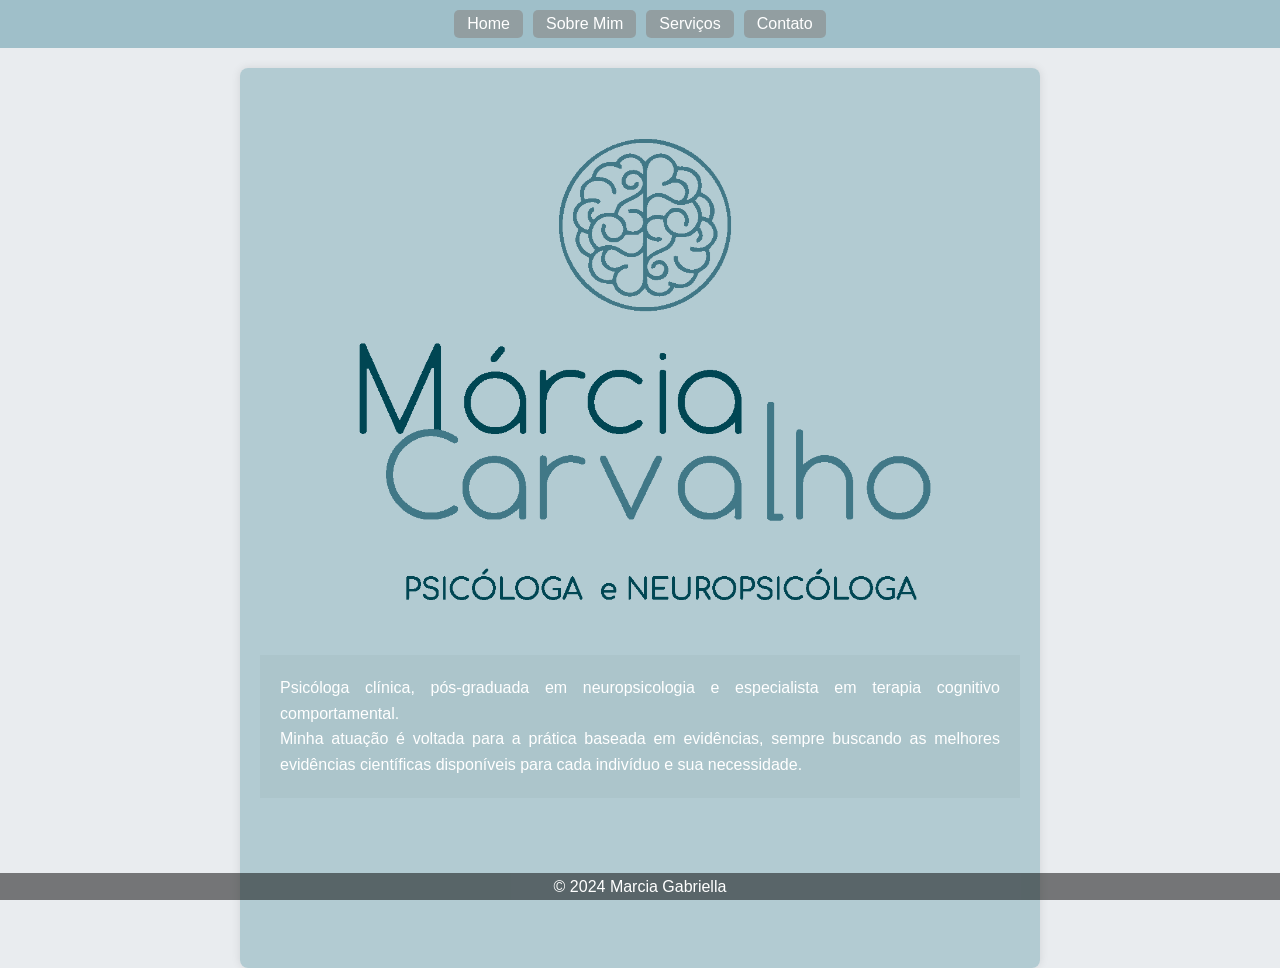
==== index.html @ dcb4cc1e "Add files via upload" ====
<!DOCTYPE html>
<html lang="pt-br">
<head>
    <meta charset="UTF-8"> 
    <meta http-equiv="X-UA-Compatible" content="IE=edge">
    <meta name="viewport" content="width=device-width, initial-scale=1.0">
    <title>Portfolio</title>
    <link rel="stylesheet" href="style.css">
    <style>
        body, html {
            margin: 0;
            padding: 0;
            height: 100%;
            font-family: Arial, sans-serif;

        }

        header {
            display: flex;
            justify-content: center;
            padding: 10px;
            background-color:rgba(86, 147, 163, 0.5);
        }

        .nav-buttons {
            display: flex;
            gap: 10px;
        }

        .nav-buttons a {
            text-decoration: none;
            padding: 1px 13px;
            background-color: #8e9292b6;
            color: white;
            border-radius: 5px;
        }

        .nav-buttons a:hover {
            background-color: #40c4b9;
        }

        main {
            display: flex;
            flex-direction: column;
            align-items: center;
            justify-content: flex-end;
            text-align: center;
            color: white;
            height: 100%;
            background: url('imagem14.png') no-repeat center center;
            background-size: cover;
            padding: 20px;
        }

        .content-box {
            background-color: rgba(0, 0, 0, 0.03);
            padding: 20px;
            border-radius: 0px;
            margin-bottom: 150px; /* Espaço para o rodapé */
            text-align: justify;
        }

        h1, h2 {
            margin: 10px 0;
        }

        .buttons {
            display: flex;
            justify-content: center;
            gap: 20px;
            margin-top: 20px;
        }

        .buttons a {
            text-decoration: none;
            padding: 10px 15px;
            background-color: rgb(86, 147, 163, 0.5);
            color: white;
            border-radius: 5px;
        }

        .buttons a:hover {
            background-color: #0adec298;
        }

        footer {
           text-align: center;
            padding: 0.5px;
            background-color: rgba(0, 0, 0, 0.5);
            color: white;
            position: fixed;
            width: 100%;
            bottom: 0;
        }

        /* Estilos responsivos */
        @media (max-width: 768px) {
            .nav-buttons {
                flex-direction: column;
                align-items: flex-end;
            }

            .nav-buttons a {
                margin-bottom: 10px;
            }

            .buttons {
                flex-direction: column;
                gap: 10px;
            }

            footer {
                position: static;
                margin-top: 20px;
            }
        }

        @media (max-width: 480px) {
            .nav-buttons {
                align-items: center;
            }

            .nav-buttons a {
                width: 100%;
                text-align: center;
                padding: 10px 0;
            }

            main {
                margin: 10px;
                padding: 15px;
            }
        }
    </style>
</head>
<body>
    <header>
        <div class="nav-buttons">
            <a href="index.html">Home</a>
            <a href="sobre-mim.html">Sobre Mim</a>
            <a href="servicos.html">Serviços</a>
            <a href="contato.html">Contato</a>
        </div>
    </header>
    <main>
        <div class="content-box">
            <p>Psicóloga clínica, pós-graduada em neuropsicologia e especialista em terapia cognitivo comportamental.</p>
            <p>Minha atuação é voltada para a prática baseada em evidências, sempre buscando as melhores evidências científicas disponíveis para cada indivíduo e sua necessidade.</p>
        </div>
    </main>
    <footer>
        &copy; 2024 Marcia Gabriella
    </footer>
</body>
</html>
---- style.css ----
/* Reset e estilos gerais */
* {
    margin: 0;
    padding: 0;
    box-sizing: border-box;
}

body {
    font-family: Arial, sans-serif;
    background-color: #e9ecef;
    color: #0b0a0a;
    line-height: 1.6;
}

header {
    background-color: #8e9292b6;
    padding: 10px;
}

.nav-buttons {
    display: flex;
    justify-content: flex-end;
}

.nav-buttons a {
    text-decoration: none;
    padding: 10px 15px;
    background-color: #0d81f6;
    color: white;
    border-radius: 5px;
    transition: background-color 0.2s;
}

.nav-buttons a:hover {
    background-color: #04f93d;
}

main {
    max-width: 800px;
    margin: 20px auto;
    padding: 20px;
    background-color: white;
    border-radius: 8px;
    box-shadow: 0 0 10px rgba(0, 0, 0, 0.1);
    text-align:justify;
}

.main-image {
    max-width: 100%;
    height: auto;
    border-radius: 8px;
    box-shadow: 0 0 5px rgba(0, 0, 0, 0.1);
}

.about-section {
    display: flex;
    align-items: center;
    flex-wrap: wrap; /* Permite a quebra de linha */
}

.about-content {
    flex: 1;
    padding-right: 20px;
}

.about-content h1 {
    color: #007bff;
    font-size: 2em;
    margin-bottom: 10px;
}

.about-content p {
    margin-bottom: 15px;
}

.about-image {
    max-width: 300px;
    text-align: center;
    margin-top: 20px; /* Espaçamento para telas menores */
}

.about-image img {
    width: 100%;
    height: auto;
    border-radius: 8px;
    box-shadow: 0 0 5px rgba(0, 0, 0, 0.1);
}

footer {
    text-align: center;
    padding: 10px;
    background-color: #007bff;
    color: white;
    position: fixed;
    width: 100%;
    bottom: 0;
}

/* Estilos responsivos */
@media (max-width: 768px) {
    .nav-buttons {
        flex-direction: column;
        align-items: flex-end;
    }

    .nav-buttons a {
        margin-bottom: 10px;
    }

    .about-content {
        padding-right: 0;
    }

    .about-image {
        margin-top: 10px; /* Ajuste adicional para telas menores */
        max-width: 100%; /* Garante que a imagem não ultrapasse os limites */
    }

    footer {
        position: static;
        margin-top: 20px;
    }
}

@media (max-width: 480px) {
    .nav-buttons {
        align-items: center;
    }

    .nav-buttons a {
        width: 100%;
        text-align: center;
        padding: 10px 0;
    }

    main {
        margin: 10px;
        padding: 15px;
    }
}
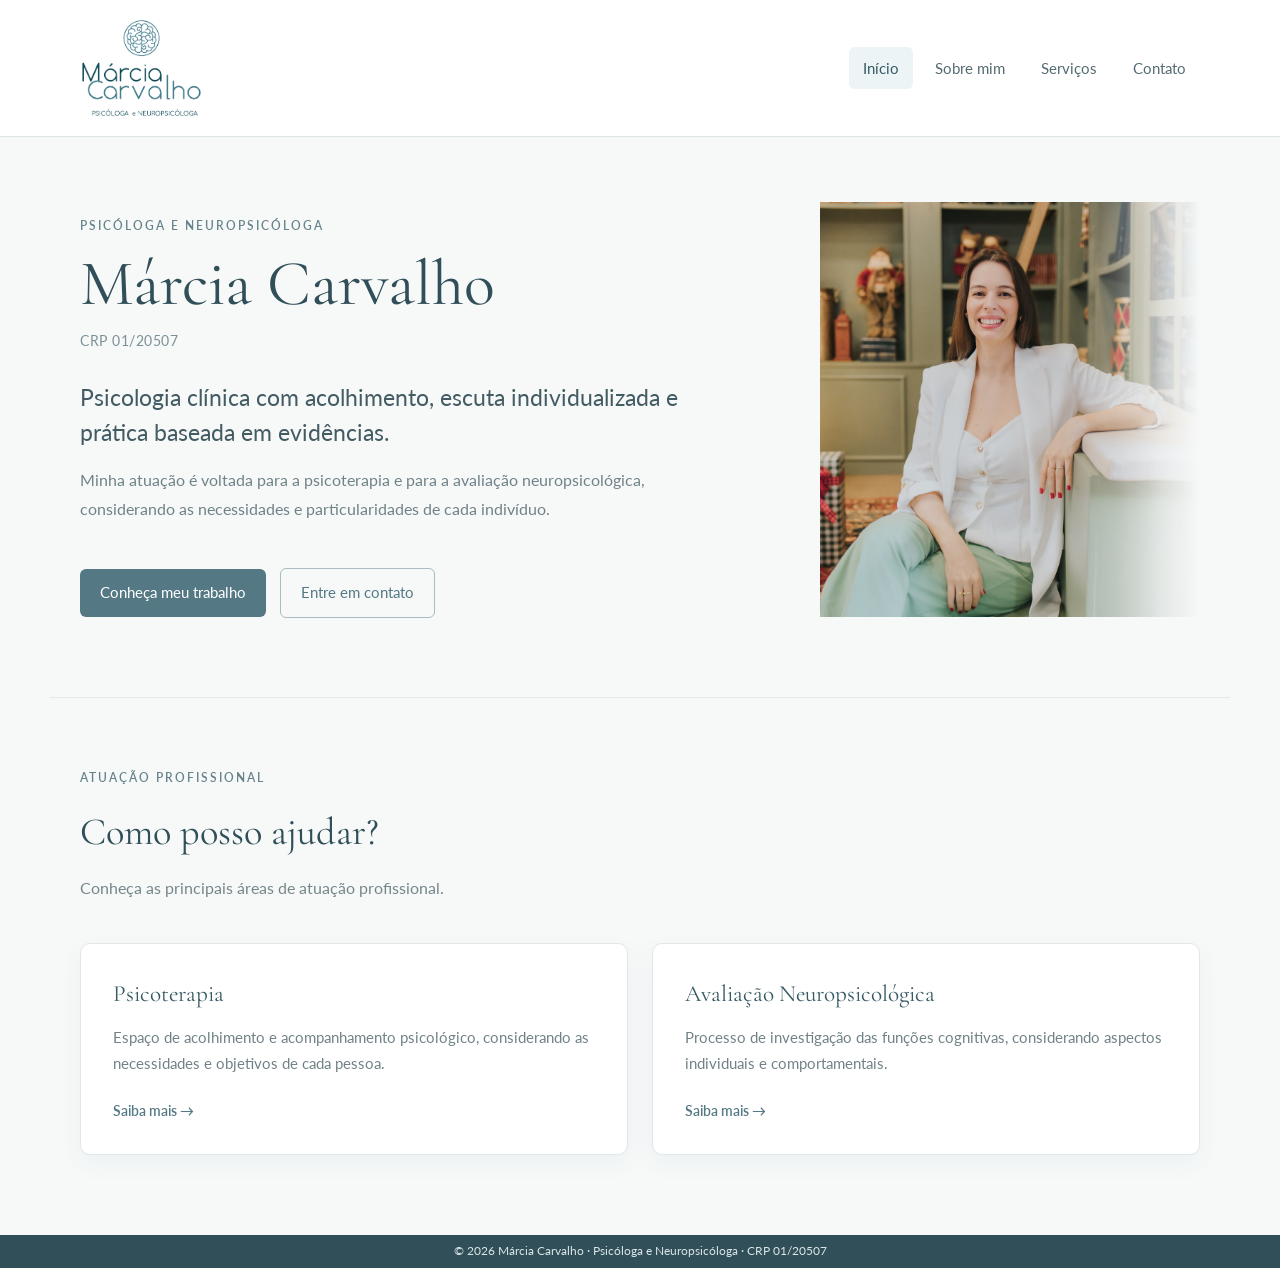
==== commit 17230d54: "Padroniza layout, fontes e identidade visual" ====
--- a/index.html
+++ b/index.html
@@ -1,160 +1,120 @@
 <!DOCTYPE html>
 <html lang="pt-br">
-<head>
-    <meta charset="UTF-8"> 
-    <meta http-equiv="X-UA-Compatible" content="IE=edge">
-    <meta name="viewport" content="width=device-width, initial-scale=1.0">
-    <title>Portfolio</title>
-    <link rel="stylesheet" href="style.css">
-    <style>
-        body, html {
-            margin: 0;
-            padding: 0;
-            height: 100%;
-            font-family: Arial, sans-serif;
+  <head>
+    <meta charset="UTF-8" />
+    <meta name="viewport" content="width=device-width, initial-scale=1.0" />
 
-        }
+    <title>Márcia Carvalho | Psicóloga e Neuropsicóloga</title>
 
-        header {
-            display: flex;
-            justify-content: center;
-            padding: 10px;
-            background-color:rgba(86, 147, 163, 0.5);
-        }
+    <meta
+      name="description"
+      content="Márcia Carvalho, Psicóloga e Neuropsicóloga. Psicoterapia e avaliação neuropsicológica."
+    />
 
-        .nav-buttons {
-            display: flex;
-            gap: 10px;
-        }
+    <link
+      href="https://fonts.googleapis.com/css2?family=Cormorant+Garamond:wght@400;500;600&family=Lato:wght@400;500;600;700&display=swap"
+      rel="stylesheet"
+    />
 
-        .nav-buttons a {
-            text-decoration: none;
-            padding: 1px 13px;
-            background-color: #8e9292b6;
-            color: white;
-            border-radius: 5px;
-        }
+    <link rel="stylesheet" href="style.css" />
+  </head>
 
-        .nav-buttons a:hover {
-            background-color: #40c4b9;
-        }
+  <body class="home-page">
+    <header class="site-header">
+      <div class="site-header-content">
+        <a href="index.html" class="brand">
+          <img
+            src="imagem5.png"
+            alt="Márcia Carvalho - Psicóloga e Neuropsicóloga"
+            class="site-logo"
+          />
+        </a>
 
-        main {
-            display: flex;
-            flex-direction: column;
-            align-items: center;
-            justify-content: flex-end;
-            text-align: center;
-            color: white;
-            height: 100%;
-            background: url('imagem14.png') no-repeat center center;
-            background-size: cover;
-            padding: 20px;
-        }
+        <nav class="site-nav">
+          <a href="index.html" class="active">Início</a>
+          <a href="sobre-mim.html">Sobre mim</a>
+          <a href="servicos.html">Serviços</a>
+          <a href="contato.html">Contato</a>
+        </nav>
+      </div>
+    </header>
 
-        .content-box {
-            background-color: rgba(0, 0, 0, 0.03);
-            padding: 20px;
-            border-radius: 0px;
-            margin-bottom: 150px; /* Espaço para o rodapé */
-            text-align: justify;
-        }
+    <main class="home-main">
+      <section class="hero">
+        <div class="hero-content">
+          <p class="eyebrow">PSICÓLOGA E NEUROPSICÓLOGA</p>
 
-        h1, h2 {
-            margin: 10px 0;
-        }
+          <h1>Márcia Carvalho</h1>
 
-        .buttons {
-            display: flex;
-            justify-content: center;
-            gap: 20px;
-            margin-top: 20px;
-        }
+          <p class="crp">CRP 01/20507</p>
 
-        .buttons a {
-            text-decoration: none;
-            padding: 10px 15px;
-            background-color: rgb(86, 147, 163, 0.5);
-            color: white;
-            border-radius: 5px;
-        }
+          <p class="hero-text">
+            Psicologia clínica com acolhimento, escuta individualizada e prática
+            baseada em evidências.
+          </p>
 
-        .buttons a:hover {
-            background-color: #0adec298;
-        }
+          <p class="hero-description">
+            Minha atuação é voltada para a psicoterapia e para a avaliação
+            neuropsicológica, considerando as necessidades e particularidades de
+            cada indivíduo.
+          </p>
 
-        footer {
-           text-align: center;
-            padding: 0.5px;
-            background-color: rgba(0, 0, 0, 0.5);
-            color: white;
-            position: fixed;
-            width: 100%;
-            bottom: 0;
-        }
+          <div class="hero-buttons">
+            <a href="sobre-mim.html" class="button button-primary">
+              Conheça meu trabalho
+            </a>
 
-        /* Estilos responsivos */
-        @media (max-width: 768px) {
-            .nav-buttons {
-                flex-direction: column;
-                align-items: flex-end;
-            }
+            <a href="contato.html" class="button button-secondary">
+              Entre em contato
+            </a>
+          </div>
+        </div>
 
-            .nav-buttons a {
-                margin-bottom: 10px;
-            }
+        <div class="hero-image">
+          <img
+            src="foto-marcia.jpeg"
+            alt="Márcia Carvalho, Psicóloga e Neuropsicóloga"
+          />
+        </div>
+      </section>
 
-            .buttons {
-                flex-direction: column;
-                gap: 10px;
-            }
+      <section class="services-preview">
+        <div class="section-heading">
+          <p class="eyebrow">ATUAÇÃO PROFISSIONAL</p>
 
-            footer {
-                position: static;
-                margin-top: 20px;
-            }
-        }
+          <h2>Como posso ajudar?</h2>
 
-        @media (max-width: 480px) {
-            .nav-buttons {
-                align-items: center;
-            }
+          <p>Conheça as principais áreas de atuação profissional.</p>
+        </div>
 
-            .nav-buttons a {
-                width: 100%;
-                text-align: center;
-                padding: 10px 0;
-            }
+        <div class="service-cards">
+          <a href="psicoterapia.html" class="service-card">
+            <h3>Psicoterapia</h3>
 
-            main {
-                margin: 10px;
-                padding: 15px;
-            }
-        }
-    </style>
-</head>
-<body>
-    <header>
-        <div class="nav-buttons">
-            <a href="index.html">Home</a>
-            <a href="sobre-mim.html">Sobre Mim</a>
-            <a href="servicos.html">Serviços</a>
-            <a href="contato.html">Contato</a>
+            <p>
+              Espaço de acolhimento e acompanhamento psicológico, considerando
+              as necessidades e objetivos de cada pessoa.
+            </p>
+
+            <span>Saiba mais →</span>
+          </a>
+
+          <a href="avaliacao-neuropsicologica.html" class="service-card">
+            <h3>Avaliação Neuropsicológica</h3>
+
+            <p>
+              Processo de investigação das funções cognitivas, considerando
+              aspectos individuais e comportamentais.
+            </p>
+
+            <span>Saiba mais →</span>
+          </a>
         </div>
-    </header>
-    <main>
-        <div class="content-box">
-            <p>Psicóloga clínica, pós-graduada em neuropsicologia e especialista em terapia cognitivo comportamental.</p>
-            <p>Minha atuação é voltada para a prática baseada em evidências, sempre buscando as melhores evidências científicas disponíveis para cada indivíduo e sua necessidade.</p>
-        </div>
+      </section>
     </main>
-    <footer>
-        &copy; 2024 Marcia Gabriella
+
+    <footer class="site-footer">
+      <p>© 2026 Márcia Carvalho · Psicóloga e Neuropsicóloga · CRP 01/20507</p>
     </footer>
-</body>
+  </body>
 </html>
-
-
-
-
-
--- a/style.css
+++ b/style.css
@@ -1,4 +1,7 @@
-/* Reset e estilos gerais */
+/* =========================================================
+   ESTILOS GERAIS
+   ========================================================= */
+
 * {
     margin: 0;
     padding: 0;
@@ -42,7 +45,7 @@
     background-color: white;
     border-radius: 8px;
     box-shadow: 0 0 10px rgba(0, 0, 0, 0.1);
-    text-align:justify;
+    text-align: justify;
 }
 
 .main-image {
@@ -55,7 +58,7 @@
 .about-section {
     display: flex;
     align-items: center;
-    flex-wrap: wrap; /* Permite a quebra de linha */
+    flex-wrap: wrap;
 }
 
 .about-content {
@@ -76,7 +79,7 @@
 .about-image {
     max-width: 300px;
     text-align: center;
-    margin-top: 20px; /* Espaçamento para telas menores */
+    margin-top: 20px;
 }
 
 .about-image img {
@@ -96,49 +99,1811 @@
     bottom: 0;
 }
 
-/* Estilos responsivos */
+
+/* =========================================================
+   HOME — MÁRCIA CARVALHO
+   ========================================================= */
+
+.home-page {
+    background-color: #f7f9f9;
+    color: #33474d;
+    font-family: "Lato", sans-serif;
+}
+
+
+/* ---------- HEADER ---------- */
+
+.home-page .site-header {
+    position: relative;
+    width: 100%;
+    background-color: rgba(255, 255, 255, 0.96);
+    border-bottom: 1px solid #dce5e7;
+    padding: 0;
+}
+
+.home-page .site-header-content {
+    max-width: 1180px;
+    margin: 0 auto;
+    padding: 18px 30px;
+
+    display: flex;
+    align-items: center;
+    justify-content: space-between;
+    gap: 30px;
+}
+
+.home-page .brand {
+    display: flex;
+    flex-direction: column;
+    text-decoration: none;
+    color: #365963;
+}
+
+.home-page .brand-name {
+    font-size: 1.35rem;
+    font-weight: 600;
+    letter-spacing: 0.3px;
+}
+
+.home-page .brand-subtitle {
+    margin-top: 3px;
+    font-size: 0.72rem;
+    letter-spacing: 1.2px;
+    text-transform: uppercase;
+    color: #70878d;
+}
+
+
+/* ---------- MENU ---------- */
+
+.home-page .site-nav {
+    display: flex;
+    align-items: center;
+    gap: 8px;
+}
+
+.home-page .site-nav a {
+    padding: 9px 14px;
+    background: transparent;
+    color: #536b72;
+    border-radius: 6px;
+    text-decoration: none;
+    font-size: 0.95rem;
+
+    transition:
+        background-color 0.2s ease,
+        color 0.2s ease;
+}
+
+.home-page .site-nav a:hover,
+.home-page .site-nav a.active {
+    background-color: #edf4f5;
+    color: #365963;
+}
+
+
+/* ---------- MAIN ---------- */
+
+.home-page .home-main {
+    width: 100%;
+    max-width: none;
+    margin: 0;
+    padding: 0;
+
+    background: transparent;
+    border-radius: 0;
+    box-shadow: none;
+
+    text-align: left;
+}
+
+
+/* ---------- HERO ---------- */
+
+.home-page .hero {
+    max-width: 1180px;
+
+    min-height: 560px;
+
+    margin: 0 auto;
+    padding: 55px 30px;
+
+    display: grid;
+    grid-template-columns: minmax(0, 1fr) 480px;
+
+    align-items: center;
+
+    gap: 10px;
+}
+
+.home-page .hero-content {
+    max-width: 650px;
+}
+
+.home-page .eyebrow {
+    margin: 0 0 14px;
+
+    color: #66838b;
+
+    font-size: 0.78rem;
+    font-weight: 600;
+
+    letter-spacing: 2px;
+    text-transform: uppercase;
+}
+
+.home-page .hero h1 {
+    margin: 0;
+
+    color: #304f58;
+
+    font-family: "Cormorant Garamond", serif;
+
+    font-size: clamp(2.8rem, 5vw, 4.6rem);
+
+    font-weight: 400;
+
+    line-height: 1.05;
+}
+
+.home-page .crp {
+    margin: 12px 0 28px;
+
+    color: #7b9095;
+
+    font-size: 0.9rem;
+
+    letter-spacing: 0.5px;
+}
+
+.home-page .hero-text {
+    max-width: 620px;
+
+    margin: 0 0 16px;
+
+    color: #435b62;
+
+    font-size: 1.45rem;
+
+    line-height: 1.5;
+}
+
+.home-page .hero-description {
+    max-width: 600px;
+
+    margin: 0;
+
+    color: #708287;
+
+    font-size: 1rem;
+
+    line-height: 1.8;
+}
+
+
+/* ---------- BOTÕES ---------- */
+
+.home-page .hero-buttons {
+    display: flex;
+
+    align-items: center;
+
+    gap: 14px;
+
+    margin-top: 45px;
+}
+
+.home-page .button {
+    display: inline-block;
+
+    padding: 12px 20px;
+
+    border-radius: 6px;
+
+    text-decoration: none;
+
+    font-size: 0.92rem;
+
+    transition:
+        background-color 0.2s ease,
+        color 0.2s ease,
+        border-color 0.2s ease;
+}
+
+.home-page .button-primary {
+    background-color: #547985;
+    color: white;
+}
+
+.home-page .button-primary:hover {
+    background-color: #456873;
+}
+
+.home-page .button-secondary {
+    background-color: transparent;
+
+    color: #547985;
+
+    border: 1px solid #a9bcc1;
+}
+
+.home-page .button-secondary:hover {
+    background-color: #edf4f5;
+}
+
+
+/* ---------- FOTO DA HOME ---------- */
+
+.home-page .hero-image {
+    display: flex;
+    justify-content: center;
+
+    width: 100%;
+    height: 430px;
+
+    overflow: hidden;
+}
+
+.home-page .hero-image img {
+    display: block;
+
+    width: 100%;
+    height: 430px;
+
+    object-fit: cover;
+    object-position: center center;
+
+    border-radius: 0;
+
+    box-shadow: 0 18px 45px rgba(48, 79, 88, 0.12);
+
+    /* Transição suave para o fundo */
+    -webkit-mask-image: linear-gradient(to right,
+            black 0%,
+            black 68%,
+            rgba(0, 0, 0, 0.75) 78%,
+            rgba(0, 0, 0, 0.25) 90%,
+            transparent 100%);
+
+    mask-image: linear-gradient(to right,
+            black 0%,
+            black 68%,
+            rgba(0, 0, 0, 0.75) 78%,
+            rgba(0, 0, 0, 0.25) 90%,
+            transparent 100%);
+}
+
+/* =========================================================
+   FOTO DO INÍCIO — FORMATO RETANGULAR
+   ========================================================= */
+
+.home-page .hero {
+    grid-template-columns: minmax(0, 1fr) 380px;
+    gap: 50px;
+}
+
+.home-page .hero-image {
+    display: flex;
+    justify-content: center;
+}
+
+.home-page .hero-image img {
+    display: block;
+
+    width: 500px;
+    height: 445px;
+
+    max-width: none;
+
+    object-fit: cover;
+    object-position: center 55%;
+
+    border-radius: 0;
+
+    transform: translateY(-30px);
+
+    box-shadow: 0 18px 45px rgba(48, 79, 88, 0.12);
+}
+
+
+/* ---------- SERVIÇOS NA HOME ---------- */
+
+.home-page .services-preview {
+    max-width: 1180px;
+
+    margin: 0 auto;
+
+    padding: 70px 30px 80px;
+
+    border-top: 1px solid #e1e9eb;
+}
+
+.home-page .section-heading {
+    max-width: 650px;
+
+    margin-bottom: 42px;
+}
+
+.home-page .section-heading h2 {
+    margin: 0 0 12px;
+
+    color: #304f58;
+
+    font-family: "Cormorant Garamond", serif;
+
+    font-size: 2.4rem;
+
+    font-weight: 400;
+}
+
+.home-page .section-heading>p:last-child {
+    margin: 0;
+
+    color: #75868a;
+
+    font-size: 1rem;
+}
+
+
+/* ---------- CARDS ---------- */
+
+.home-page .service-cards {
+    display: grid;
+
+    grid-template-columns: repeat(2, 1fr);
+
+    gap: 24px;
+}
+
+.home-page .service-card {
+    padding: 32px;
+
+    background-color: white;
+
+    border: 1px solid #e0e8ea;
+
+    border-radius: 10px;
+
+    text-decoration: none;
+
+    box-shadow: 0 8px 25px rgba(48, 79, 88, 0.05);
+
+    transition:
+        transform 0.2s ease,
+        box-shadow 0.2s ease,
+        border-color 0.2s ease;
+}
+
+.home-page .service-card:hover {
+    transform: translateY(-3px);
+
+    border-color: #c2d2d6;
+
+    box-shadow: 0 14px 30px rgba(48, 79, 88, 0.09);
+}
+
+.home-page .service-icon {
+    margin-bottom: 20px;
+
+    color: #78949b;
+
+    font-size: 0.78rem;
+
+    font-weight: 600;
+
+    letter-spacing: 1.5px;
+}
+
+.home-page .service-card h3 {
+    margin: 0 0 12px;
+
+    color: #365963;
+
+    font-family: "Cormorant Garamond", serif;
+
+    font-size: 1.45rem;
+
+    font-weight: 400;
+}
+
+.home-page .service-card p {
+    margin: 0 0 20px;
+
+    color: #718287;
+
+    font-size: 0.95rem;
+
+    line-height: 1.7;
+}
+
+.home-page .service-card span {
+    color: #547985;
+
+    font-size: 0.9rem;
+
+    font-weight: 600;
+}
+
+
+/* =========================================================
+   PÁGINAS INTERNAS
+   ========================================================= */
+
+.inner-page {
+    background-color: #f7f9f9;
+
+    color: #33474d;
+
+    font-family: "Lato", sans-serif;
+}
+
+
+/* ---------- HEADER ---------- */
+
+.inner-page .site-header {
+    position: relative;
+
+    width: 100%;
+
+    background-color: rgba(255, 255, 255, 0.96);
+
+    border-bottom: 1px solid #dce5e7;
+
+    padding: 0;
+}
+
+.inner-page .site-header-content {
+    max-width: 1180px;
+
+    margin: 0 auto;
+
+    padding: 18px 30px;
+
+    display: flex;
+
+    align-items: center;
+
+    justify-content: space-between;
+
+    gap: 30px;
+}
+
+.inner-page .brand {
+    display: flex;
+
+    flex-direction: column;
+
+    text-decoration: none;
+
+    color: #365963;
+}
+
+.inner-page .brand-name {
+    font-size: 1.35rem;
+
+    font-weight: 600;
+}
+
+.inner-page .brand-subtitle {
+    margin-top: 3px;
+
+    font-size: 0.72rem;
+
+    letter-spacing: 1.2px;
+
+    text-transform: uppercase;
+
+    color: #70878d;
+}
+
+.inner-page .site-nav {
+    display: flex;
+
+    align-items: center;
+
+    gap: 8px;
+}
+
+.inner-page .site-nav a {
+    padding: 9px 14px;
+
+    background: transparent;
+
+    color: #536b72;
+
+    border-radius: 6px;
+
+    text-decoration: none;
+
+    font-size: 0.95rem;
+
+    transition:
+        background-color 0.2s ease,
+        color 0.2s ease;
+}
+
+.inner-page .site-nav a:hover,
+.inner-page .site-nav a.active {
+    background-color: #edf4f5;
+
+    color: #365963;
+}
+
+
+/* =========================================================
+   SOBRE MIM
+   ========================================================= */
+
+.about-main {
+    max-width: 1180px;
+
+    margin: 0 auto;
+
+    padding: 30px 30px 60px;
+
+    background: transparent;
+
+    text-align: left;
+}
+
+
+/* ---------- PRIMEIRA SEÇÃO ---------- */
+
+.about-hero {
+    display: grid;
+
+    grid-template-columns: 340px 1fr;
+
+    align-items: center;
+
+    gap: 60px;
+}
+
+
+/* ---------- FOTO ---------- */
+
+.about-image {
+    display: flex;
+
+    justify-content: flex-start;
+    transform: translateX(-40px);
+}
+
+.about-image img {
+    width: 100%;
+    max-width: 500px;
+    height: 450px;
+
+    object-fit: cover;
+    object-position: center 55%;
+
+    border-radius: 0;
+
+    box-shadow: 0 18px 45px rgba(48, 79, 88, 0.12);
+
+-webkit-mask-image: linear-gradient(to right,
+            black 0%,
+            black 78%,
+            rgba(0, 0, 0, 0.75) 85%,
+            rgba(0, 0, 0, 0.25) 93%,
+            transparent 100%);
+
+    mask-image: linear-gradient(to right,
+            black 0%,
+            black 78%,
+            rgba(0, 0, 0, 0.75) 85%,
+            rgba(0, 0, 0, 0.25) 93%,
+            transparent 100%);
+}
+
+/* ---------- TEXTO ---------- */
+
+.about-content {
+    max-width: 650px;
+}
+
+.about-content .eyebrow {
+    margin: 0 0 14px;
+
+    color: #66838b;
+
+    font-size: 0.78rem;
+
+    font-weight: 600;
+
+    letter-spacing: 2px;
+
+    text-transform: uppercase;
+}
+
+.about-content h1 {
+    margin: 0;
+
+    color: #304f58;
+
+    font-family: "Cormorant Garamond", serif;
+
+    font-size: 3.5rem;
+
+    font-weight: 400;
+
+    line-height: 1.1;
+}
+
+.about-role {
+    margin: 12px 0 24px;
+
+    color: #789096;
+
+    font-size: 0.95rem;
+}
+
+.about-content p:not(.eyebrow):not(.about-role) {
+    margin: 0 0 12px;
+
+    color: #687b80;
+
+    font-size: 0.96rem;
+
+    line-height: 1.65;
+}
+
+
+/* =========================================================
+   MINHA ABORDAGEM — TCC
+   ========================================================= */
+
+.about-approach {
+    margin-top: 50px;
+
+    padding-top: 45px;
+
+    border-top: 1px solid #e1e9eb;
+}
+
+.about-approach .section-heading {
+    max-width: 800px;
+}
+
+.about-approach .eyebrow {
+    margin: 0 0 14px;
+
+    color: #66838b;
+
+    font-size: 0.78rem;
+
+    font-weight: 600;
+
+    letter-spacing: 2px;
+
+    text-transform: uppercase;
+}
+
+.about-approach h2 {
+    margin: 0 0 18px;
+
+    color: #304f58;
+
+    font-family: "Cormorant Garamond", serif;
+
+    font-size: 2.4rem;
+
+    font-weight: 400;
+}
+
+
+/* TODOS os textos da TCC ficam iguais */
+
+.about-approach .section-heading>p {
+    margin: 0 0 14px;
+
+    color: #75868a;
+
+    font-size: 1rem;
+
+    line-height: 1.7;
+}
+
+.about-approach .section-heading>p:last-child {
+    margin-bottom: 0;
+}
+
+
+/* =========================================================
+   RODAPÉ
+   ========================================================= */
+
+/*
+   Home e Sobre mim usam exatamente o mesmo rodapé.
+*/
+
+.home-page .site-footer,
+.inner-page .site-footer {
+    position: relative;
+
+    width: 100%;
+
+    padding: 8px 20px;
+
+    background-color: #304f58;
+
+    color: #dbe5e7;
+
+    text-align: center;
+}
+
+.home-page .site-footer p,
+.inner-page .site-footer p {
+    margin: 0;
+
+    padding: 0;
+
+    font-size: 0.72rem;
+
+    line-height: 1.4;
+}
+
+
+/* =========================================================
+   RESPONSIVIDADE
+   ========================================================= */
+
+@media (max-width: 850px) {
+
+    /* ---------- HOME ---------- */
+
+    .home-page .site-header-content {
+        flex-direction: column;
+
+        gap: 15px;
+    }
+
+    .home-page .hero {
+        grid-template-columns: 1fr;
+
+        gap: 40px;
+
+        padding: 50px 30px;
+    }
+
+    .home-page .hero-content {
+        max-width: 100%;
+
+        text-align: center;
+    }
+
+    .home-page .hero .eyebrow,
+    .home-page .hero-text,
+    .home-page .hero-description {
+        margin-left: auto;
+
+        margin-right: auto;
+    }
+
+    .home-page .hero-buttons {
+        justify-content: center;
+    }
+
+    .home-page .hero-image {
+        order: -1;
+    }
+
+    .home-page .hero-image img {
+        width: min(100%, 320px);
+
+        height: 390px;
+    }
+
+    .home-page .service-cards {
+        grid-template-columns: 1fr;
+    }
+
+
+    /* ---------- PÁGINAS INTERNAS ---------- */
+
+    .inner-page .site-header-content {
+        flex-direction: column;
+
+        gap: 15px;
+    }
+
+    .about-main {
+        padding: 45px 30px 60px;
+    }
+
+    .about-hero {
+        grid-template-columns: 1fr;
+
+        gap: 40px;
+    }
+
+    .about-image {
+        order: -1;
+    }
+
+    .about-image img {
+        width: min(100%, 300px);
+
+        height: 380px;
+    }
+
+    .about-content {
+        max-width: 100%;
+
+        text-align: center;
+    }
+
+    .about-content h1 {
+        font-size: 3rem;
+    }
+
+    .about-content .eyebrow,
+    .about-content p {
+        margin-left: auto;
+
+        margin-right: auto;
+    }
+
+    .about-approach .section-heading {
+        text-align: center;
+
+        margin: 0 auto;
+    }
+}
+
+
+@media (max-width: 600px) {
+
+    /* ---------- HOME ---------- */
+
+    .home-page .site-header-content {
+        padding: 16px 20px;
+    }
+
+    .home-page .site-nav {
+        width: 100%;
+
+        justify-content: center;
+
+        flex-wrap: wrap;
+    }
+
+    .home-page .site-nav a {
+        padding: 8px 10px;
+
+        font-size: 0.88rem;
+    }
+
+    .home-page .hero {
+        padding: 40px 20px 50px;
+    }
+
+    .home-page .hero h1 {
+        font-size: 3rem;
+    }
+
+    .home-page .hero-text {
+        font-size: 1.2rem;
+    }
+
+    .home-page .hero-buttons {
+        flex-direction: column;
+
+        width: 100%;
+    }
+
+    .home-page .button {
+        width: 100%;
+
+        text-align: center;
+    }
+
+    .home-page .hero-image img {
+        width: 280px;
+
+        height: 350px;
+    }
+
+    .home-page .services-preview {
+        padding: 55px 20px 65px;
+    }
+
+    .home-page .section-heading h2 {
+        font-size: 2rem;
+    }
+
+    .home-page .service-card {
+        padding: 26px;
+    }
+
+
+    /* ---------- PÁGINAS INTERNAS ---------- */
+
+    .inner-page .site-header-content {
+        padding: 16px 20px;
+    }
+
+    .inner-page .site-nav {
+        width: 100%;
+
+        justify-content: center;
+
+        flex-wrap: wrap;
+    }
+
+    .inner-page .site-nav a {
+        padding: 8px 10px;
+
+        font-size: 0.88rem;
+    }
+
+    .about-main {
+        padding: 40px 20px 55px;
+    }
+
+    .about-image img {
+        width: 280px;
+
+        height: 350px;
+    }
+
+    .about-content h1 {
+        font-size: 2.6rem;
+    }
+
+    .about-content p:not(.eyebrow):not(.about-role) {
+        font-size: 0.95rem;
+    }
+
+    .about-approach {
+        margin-top: 50px;
+
+        padding-top: 45px;
+    }
+
+    .about-approach h2 {
+        font-size: 2rem;
+    }
+}
+
+.header-content {
+    width: 100%;
+    display: flex;
+    align-items: center;
+    justify-content: space-between;
+    padding: 6px 30px;
+}
+
+.logo-link {
+    display: flex;
+    align-items: center;
+}
+
+.site-logo {
+    height: 55px;
+    width: auto;
+    object-fit: contain;
+}
+
+/* Logo da marca no cabeçalho */
+.site-header {
+    background-color: #b3cbd2;
+}
+
+.site-header-content {
+    min-height: 100px;
+}
+
+.site-logo {
+    height: 100px;
+    width: auto;
+    object-fit: contain;
+    display: block;
+}
+
+/* =========================================================
+   SERVIÇOS
+   ========================================================= */
+
+.inner-page .inner-main {
+    width: 100%;
+    max-width: 1180px;
+    margin: 0 auto;
+    padding: 25px 30px 45px;
+
+    background: transparent;
+    text-align: left;
+}
+
+
+/* ---------- TÍTULO DA PÁGINA ---------- */
+
+.inner-page .page-heading {
+    max-width: 800px;
+    margin-bottom: 24px;
+}
+
+.inner-page .page-heading .eyebrow {
+    margin: 0 0 8px;
+
+    color: #66838b;
+
+    font-size: 0.78rem;
+    font-weight: 600;
+
+    letter-spacing: 2px;
+    text-transform: uppercase;
+}
+
+.inner-page .page-heading h1 {
+    margin: 0 0 8px;
+
+    color: #304f58;
+
+    font-family: "Cormorant Garamond", serif;
+    font-size: 3.5rem;
+    font-weight: 400;
+    line-height: 1.05;
+}
+
+.inner-page .page-heading>p:last-child {
+    margin: 0;
+
+    color: #75868a;
+
+    font-size: 1rem;
+    line-height: 1.55;
+}
+
+
+/* ---------- CARDS ---------- */
+
+.inner-page .services-grid {
+    display: grid;
+    grid-template-columns: repeat(2, 1fr);
+    gap: 24px;
+}
+
+.inner-page .service-detail-card {
+    padding: 22px 30px;
+
+    background-color: #ffffff;
+
+    border: 1px solid #e0e8ea;
+    border-radius: 10px;
+
+    box-shadow: 0 8px 25px rgba(48, 79, 88, 0.05);
+
+    transition:
+        transform 0.2s ease,
+        box-shadow 0.2s ease,
+        border-color 0.2s ease;
+}
+
+.inner-page .service-detail-card:hover {
+    transform: translateY(-3px);
+
+    border-color: #c2d2d6;
+
+    box-shadow: 0 14px 30px rgba(48, 79, 88, 0.09);
+}
+
+
+/* ---------- NÚMERO ---------- */
+
+.inner-page .service-detail-number {
+    margin-bottom: 16px;
+
+    color: #78949b;
+
+    font-size: 0.78rem;
+    font-weight: 600;
+
+    letter-spacing: 1.5px;
+}
+
+
+/* ---------- TÍTULO ---------- */
+
+.inner-page .service-detail-content h2 {
+    margin: 0 0 10px;
+
+    color: #365963;
+
+    font-family: "Cormorant Garamond", serif;
+
+    font-size: 1.8rem;
+    font-weight: 400;
+
+    line-height: 1.2;
+}
+
+
+/* ---------- TEXTO ---------- */
+
+.inner-page .service-detail-content p {
+    margin: 0 0 18px;
+
+    color: #718287;
+
+    font-size: 0.96rem;
+    line-height: 1.55;
+}
+
+
+/* ---------- BOTÃO ---------- */
+
+.inner-page .service-detail-content .button {
+    display: inline-block;
+
+    padding: 10px 17px;
+
+    background-color: #547985;
+    color: white;
+
+    border-radius: 6px;
+
+    text-decoration: none;
+
+    font-size: 0.9rem;
+
+    transition: background-color 0.2s ease;
+}
+
+.inner-page .service-detail-content .button:hover {
+    background-color: #456873;
+}
+
+
+/* ---------- RODAPÉ ---------- */
+
+.inner-page {
+    min-height: 100vh;
+
+    display: flex;
+    flex-direction: column;
+}
+
+.inner-page .site-footer {
+    margin-top: auto;
+}
+
+
+/* =========================================================
+   SERVIÇOS — RESPONSIVIDADE
+   ========================================================= */
+
+@media (max-width: 850px) {
+
+    .inner-page .inner-main {
+        padding: 35px 30px 45px;
+    }
+
+    .inner-page .services-grid {
+        grid-template-columns: 1fr;
+    }
+}
+
+
+@media (max-width: 600px) {
+
+    .inner-page .inner-main {
+        padding: 30px 20px 40px;
+    }
+
+    .inner-page .page-heading h1 {
+        font-size: 3rem;
+    }
+
+    .inner-page .service-detail-card {
+        padding: 24px;
+    }
+
+    .inner-page .service-detail-content h2 {
+        font-size: 1.55rem;
+    }
+}
+
+/* =========================================================
+   CONTATO
+   ========================================================= */
+
+.inner-page .contact-main {
+    width: 100%;
+    max-width: 1180px;
+    margin: 0 auto;
+
+    padding: 40px 30px 50px;
+
+    background: transparent;
+
+    text-align: left;
+
+    flex: 1;
+}
+
+
+/* ---------- TÍTULO ---------- */
+
+.inner-page .contact-heading {
+    max-width: 760px;
+
+    margin-bottom: 32px;
+}
+
+.inner-page .contact-heading .eyebrow {
+    margin: 0 0 8px;
+
+    color: #66838b;
+
+    font-size: 0.78rem;
+    font-weight: 600;
+
+    letter-spacing: 2px;
+    text-transform: uppercase;
+}
+
+.inner-page .contact-heading h1 {
+    margin: 0 0 10px;
+
+    color: #304f58;
+
+    font-family: "Cormorant Garamond", serif;
+    font-size: 3.5rem;
+    font-weight: 400;
+
+    line-height: 1.05;
+}
+
+.inner-page .contact-heading>p:last-child {
+    margin: 0;
+
+    color: #75868a;
+
+    font-size: 1rem;
+
+    line-height: 1.55;
+}
+
+
+/* ---------- CARDS ---------- */
+
+.inner-page .contact-cards {
+    display: grid;
+
+    grid-template-columns: repeat(3, 1fr);
+
+    gap: 22px;
+}
+
+.inner-page .contact-card {
+    display: flex;
+    flex-direction: column;
+
+    padding: 28px;
+
+    background-color: #ffffff;
+
+    border: 1px solid #e0e8ea;
+    border-radius: 10px;
+
+    text-decoration: none;
+
+    box-shadow: 0 8px 25px rgba(48, 79, 88, 0.05);
+
+    transition:
+        transform 0.2s ease,
+        box-shadow 0.2s ease,
+        border-color 0.2s ease;
+}
+
+.inner-page .contact-card:hover {
+    transform: translateY(-3px);
+
+    border-color: #c2d2d6;
+
+    box-shadow: 0 14px 30px rgba(48, 79, 88, 0.09);
+}
+
+
+/* ---------- ÍCONES ---------- */
+
+.inner-page .contact-icon {
+    width: 58px;
+    height: 58px;
+
+    margin-bottom: 20px;
+}
+
+.inner-page .contact-icon img {
+    width: 100%;
+    height: 100%;
+
+    object-fit: contain;
+
+    display: block;
+}
+
+
+/* ---------- INFORMAÇÕES ---------- */
+
+.inner-page .contact-info h2 {
+    margin: 0 0 8px;
+
+    color: #365963;
+
+    font-family: "Cormorant Garamond", serif;
+
+    font-size: 1.55rem;
+    font-weight: 400;
+}
+
+.inner-page .contact-info p {
+    margin: 0 0 18px;
+
+    color: #718287;
+
+    font-size: 0.92rem;
+
+    line-height: 1.5;
+}
+
+.inner-page .contact-info span {
+    margin-top: auto;
+
+    color: #547985;
+
+    font-size: 0.9rem;
+    font-weight: 600;
+}
+
+
+/* =========================================================
+   CONTATO — RESPONSIVIDADE
+   ========================================================= */
+
+@media (max-width: 850px) {
+
+    .inner-page .contact-main {
+        padding: 35px 30px 45px;
+    }
+
+    .inner-page .contact-cards {
+        grid-template-columns: 1fr;
+    }
+}
+
+
+@media (max-width: 600px) {
+
+    .inner-page .contact-main {
+        padding: 30px 20px 40px;
+    }
+
+    .inner-page .contact-heading h1 {
+        font-size: 2.6rem;
+    }
+
+    .inner-page .contact-card {
+        padding: 24px;
+    }
+}
+
+/* ========================================
+   PÁGINA PSICOTERAPIA
+======================================== */
+
+.inner-page .psychotherapy-content {
+    max-width: 1100px;
+    margin: 0 auto;
+    padding: 0 0 60px;
+}
+
+.inner-page .psychotherapy-card {
+    background-color: #ffffff;
+    border: 1px solid #d6e2e6;
+    border-radius: 16px;
+    padding: 48px;
+    box-shadow: 0 8px 30px rgba(48, 77, 87, 0.04);
+}
+
+.inner-page .psychotherapy-number {
+    font-size: 15px;
+    font-weight: 700;
+    letter-spacing: 3px;
+    color: #718a94;
+    margin-bottom: 20px;
+}
+
+.inner-page .psychotherapy-card h2 {
+    font-family: "Cormorant Garamond", serif;
+    font-size: 36px;
+    font-weight: 500;
+    color: #304d57;
+    margin-bottom: 24px;
+}
+
+.inner-page .psychotherapy-card p {
+    font-size: 17px;
+    line-height: 1.9;
+    color: #627680;
+    margin-bottom: 18px;
+    max-width: 850px;
+}
+
+.inner-page .psychotherapy-actions {
+    display: flex;
+    gap: 16px;
+    flex-wrap: wrap;
+    margin-top: 36px;
+}
+
+/* Responsividade */
+
 @media (max-width: 768px) {
-    .nav-buttons {
+    .inner-page .psychotherapy-content {
+        padding-bottom: 40px;
+    }
+
+    .inner-page .psychotherapy-card {
+        padding: 28px 24px;
+    }
+
+    .inner-page .psychotherapy-card h2 {
+        font-size: 29px;
+    }
+
+    .inner-page .psychotherapy-card p {
+        font-size: 16px;
+    }
+
+    .inner-page .psychotherapy-actions {
         flex-direction: column;
-        align-items: flex-end;
-    }
-
-    .nav-buttons a {
-        margin-bottom: 10px;
-    }
-
-    .about-content {
-        padding-right: 0;
-    }
-
-    .about-image {
-        margin-top: 10px; /* Ajuste adicional para telas menores */
-        max-width: 100%; /* Garante que a imagem não ultrapasse os limites */
-    }
-
-    footer {
-        position: static;
-        margin-top: 20px;
-    }
-}
-
-@media (max-width: 480px) {
-    .nav-buttons {
-        align-items: center;
-    }
-
-    .nav-buttons a {
+    }
+
+    .inner-page .psychotherapy-actions .button {
+        text-align: center;
+    }
+}
+
+/* =========================================================
+   PSICOTERAPIA — AJUSTE EXCLUSIVO DA PÁGINA
+   ========================================================= */
+
+.psychotherapy-main {
+    padding-top: 40px;
+    padding-bottom: 35px;
+}
+
+.psychotherapy-content {
+    width: 100%;
+    max-width: 1100px;
+    margin: 0 auto;
+}
+
+.psychotherapy-card {
+    width: 100%;
+
+    padding: 34px 48px 30px;
+
+    background-color: #ffffff;
+
+    border: 1px solid #d9e5e9;
+    border-radius: 14px;
+
+    box-shadow: 0 8px 30px rgba(40, 75, 85, 0.04);
+}
+
+.psychotherapy-card .eyebrow {
+    margin: 0 0 14px;
+
+    color: #66838b;
+
+    font-size: 0.78rem;
+    font-weight: 600;
+
+    letter-spacing: 2px;
+    text-transform: uppercase;
+}
+
+.psychotherapy-card h2 {
+    margin: 0 0 20px;
+
+    color: #304f58;
+
+    font-family: "Cormorant Garamond", serif;
+
+    font-size: 2.2rem;
+    font-weight: 400;
+
+    line-height: 1.2;
+}
+
+.psychotherapy-card p:not(.eyebrow) {
+    margin: 0 0 16px;
+
+    color: #687b80;
+
+    font-size: 0.96rem;
+
+    line-height: 1.65;
+}
+
+.psychotherapy-actions {
+    display: flex;
+    align-items: center;
+
+    gap: 14px;
+
+    margin-top: 24px;
+}
+
+/* Botões exclusivos da psicoterapia */
+.psychotherapy-actions .button {
+    display: inline-flex;
+    align-items: center;
+    justify-content: center;
+
+    padding: 10px 17px;
+
+    border-radius: 6px;
+
+    font-size: 0.9rem;
+
+    text-decoration: none;
+
+    transition:
+        background-color 0.2s ease,
+        color 0.2s ease,
+        border-color 0.2s ease;
+}
+
+.psychotherapy-actions .button-primary {
+    background-color: #547985;
+    color: #ffffff;
+
+    border: 1px solid #547985;
+}
+
+.psychotherapy-actions .button-primary:hover {
+    background-color: #456873;
+    border-color: #456873;
+}
+
+.psychotherapy-actions .button-secondary {
+    background-color: transparent;
+    color: #547985;
+
+    border: 1px solid #a9bcc1;
+}
+
+.psychotherapy-actions .button-secondary:hover {
+    background-color: #edf4f5;
+}
+
+
+/* ---------- RODAPÉ ---------- */
+
+.psychotherapy-main+.site-footer {
+    margin-top: auto;
+}
+
+
+/* =========================================================
+   PSICOTERAPIA — CELULAR
+   ========================================================= */
+
+@media (max-width: 600px) {
+
+    .psychotherapy-main {
+        padding: 30px 20px 35px;
+    }
+
+    .psychotherapy-card {
+        padding: 28px 24px;
+    }
+
+    .psychotherapy-card h2 {
+        font-size: 2rem;
+    }
+
+    .psychotherapy-card p:not(.eyebrow) {
+        font-size: 0.95rem;
+    }
+
+    .psychotherapy-actions {
+        flex-direction: column;
+
+        align-items: stretch;
+
         width: 100%;
-        text-align: center;
-        padding: 10px 0;
-    }
-
-    main {
-        margin: 10px;
-        padding: 15px;
-    }
-}
-
-
-
-
+    }
+
+    .psychotherapy-actions .button {
+        width: 100%;
+    }
+}
+
+/* =========================================================
+   AVALIAÇÃO NEUROPSICOLÓGICA — AJUSTE EXCLUSIVO DA PÁGINA
+   ========================================================= */
+
+.neuropsychology-main {
+    padding-top: 40px;
+    padding-bottom: 35px;
+}
+
+.neuropsychology-content {
+    width: 100%;
+    max-width: 1100px;
+    margin: 0 auto;
+}
+
+.neuropsychology-card {
+    width: 100%;
+
+    padding: 34px 48px 30px;
+
+    background-color: #ffffff;
+
+    border: 1px solid #d9e5e9;
+    border-radius: 14px;
+
+    box-shadow: 0 8px 30px rgba(40, 75, 85, 0.04);
+}
+
+.neuropsychology-card .eyebrow {
+    margin: 0 0 14px;
+
+    color: #66838b;
+
+    font-size: 0.78rem;
+    font-weight: 600;
+
+    letter-spacing: 2px;
+    text-transform: uppercase;
+}
+
+.neuropsychology-card h2 {
+    margin: 0 0 20px;
+
+    color: #304f58;
+
+    font-family: "Cormorant Garamond", serif;
+
+    font-size: 2.2rem;
+    font-weight: 400;
+
+    line-height: 1.2;
+}
+
+.neuropsychology-card p:not(.eyebrow) {
+    margin: 0 0 16px;
+
+    color: #687b80;
+
+    font-size: 0.96rem;
+
+    line-height: 1.65;
+}
+
+.neuropsychology-actions {
+    display: flex;
+    align-items: center;
+
+    gap: 14px;
+
+    margin-top: 24px;
+}
+
+/* Botões exclusivos da avaliação neuropsicológica */
+
+.neuropsychology-actions .button {
+    display: inline-flex;
+    align-items: center;
+    justify-content: center;
+
+    padding: 10px 17px;
+
+    border-radius: 6px;
+
+    font-size: 0.9rem;
+
+    text-decoration: none;
+
+    transition:
+        background-color 0.2s ease,
+        color 0.2s ease,
+        border-color 0.2s ease;
+}
+
+.neuropsychology-actions .button-primary {
+    background-color: #547985;
+    color: #ffffff;
+
+    border: 1px solid #547985;
+}
+
+.neuropsychology-actions .button-primary:hover {
+    background-color: #456873;
+    border-color: #456873;
+}
+
+.neuropsychology-actions .button-secondary {
+    background-color: transparent;
+    color: #547985;
+
+    border: 1px solid #a9bcc1;
+}
+
+.neuropsychology-actions .button-secondary:hover {
+    background-color: #edf4f5;
+}
+
+.neuropsychology-main+.site-footer {
+    margin-top: auto;
+}
+
+
+/* =========================================================
+   AVALIAÇÃO NEUROPSICOLÓGICA — CELULAR
+   ========================================================= */
+
+@media (max-width: 600px) {
+
+    .neuropsychology-main {
+        padding: 30px 20px 35px;
+    }
+
+    .neuropsychology-card {
+        padding: 28px 24px;
+    }
+
+    .neuropsychology-card h2 {
+        font-size: 2rem;
+    }
+
+    .neuropsychology-card p:not(.eyebrow) {
+        font-size: 0.95rem;
+    }
+
+    .neuropsychology-actions {
+        flex-direction: column;
+
+        align-items: stretch;
+
+        width: 100%;
+    }
+
+    .neuropsychology-actions .button {
+        width: 100%;
+    }
+}
+
+/* =========================================================
+   TESTE DE TIPOGRAFIA — HOME
+   ========================================================= */
+
+.home-page {
+    font-family: "Lato", sans-serif;
+}
+
+.home-page h1,
+.home-page h2,
+.home-page h3 {
+    font-family: "Cormorant Garamond", serif;
+}
+
+/* =========================================================
+   TIPOGRAFIA GLOBAL DO SITE
+   ========================================================= */
+
+body {
+    font-family: "Lato", sans-serif;
+}
+
+h1,
+h2,
+h3 {
+    font-family: "Cormorant Garamond", serif;
+}
